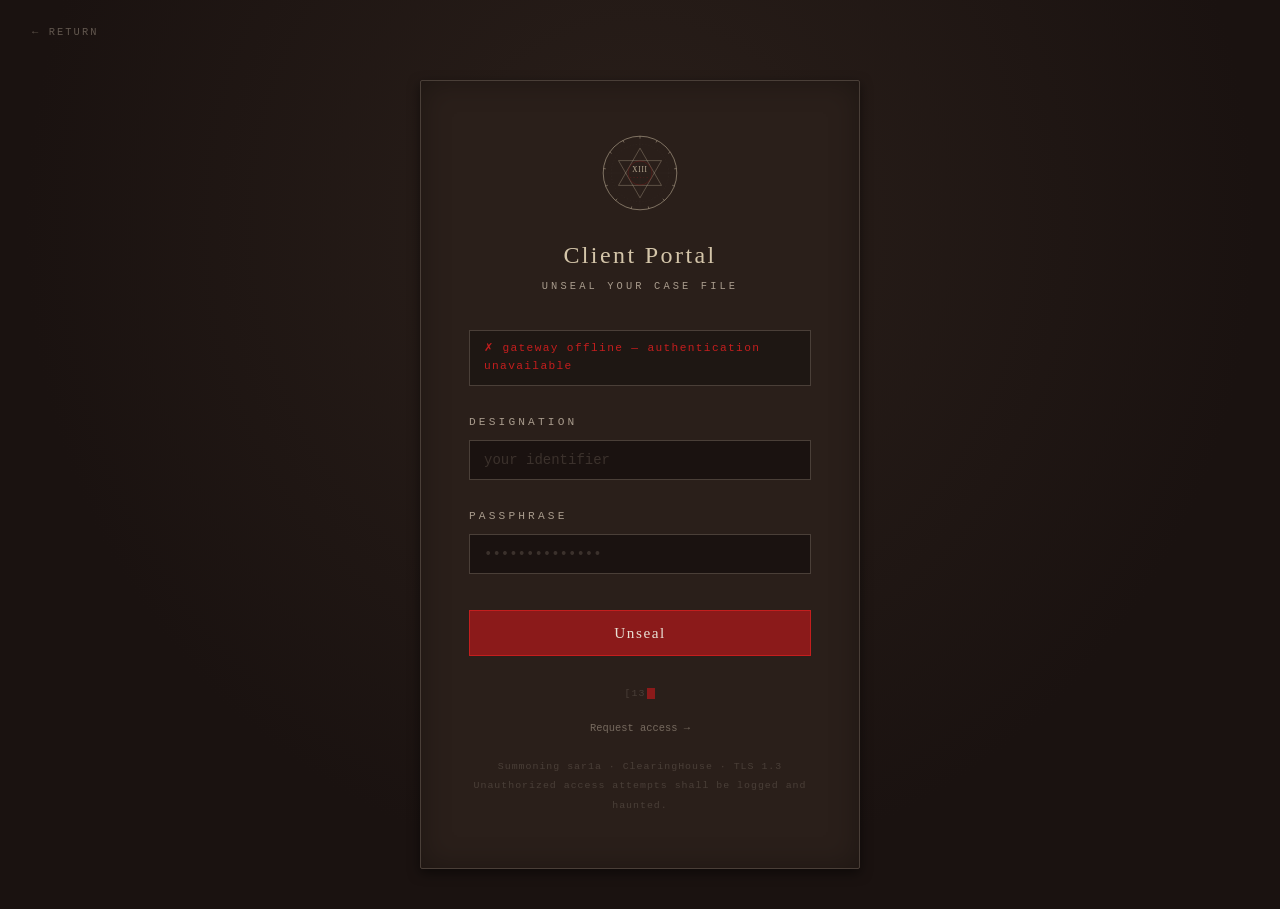
==== docs/academy/index.html @ 8a269570 "academy transplanted" ====
<!DOCTYPE html>
<html lang="en">
<head>
<script src="../assets/js/auth-guard.js"></script>
    <meta charset="UTF-8">
    <meta name="viewport" content="width=device-width, initial-scale=1.0">
    <title>FILE NAVIGATOR</title>
    <style>
        * { margin: 0; padding: 0; box-sizing: border-box; }
        
        body {
            font-family: 'Courier New', Courier, monospace;
            background: #000000;
            color: #cc0033;
            min-height: 100vh;
            overflow-x: hidden;
            transition: background-color 0.4s ease, color 0.4s ease;
            animation: rgbPulse 8s ease-in-out infinite;
        }
        
        @keyframes rgbPulse {
            0%, 100% { background: #000000; }
            33% { background: #000505; filter: hue-rotate(10deg); }
            66% { background: #050005; filter: hue-rotate(-10deg); }
        }
        
        body.light-mode { 
            background: #ffffff; 
            color: #000000; 
            animation: none; /* Disable RGB pulse */
        }
        body.light-mode .terminal-header { 
            border-color: #8b0000; 
            background: rgba(255, 255, 255, 0.95); 
            box-shadow: 0 0 20px rgba(139, 0, 0, 0.2);
            animation: none; /* Disable border RGB */
        }
        body.light-mode .path-display { 
            color: #8b0000; 
            text-shadow: none;
            animation: none; /* Disable title chaos */
        }
        body.light-mode .terminal-prompt { color: #333; text-shadow: none; }
        body.light-mode .path-display .current-folder { color: #a52a2a; }
        body.light-mode .cursor { background: #8b0000; }
        body.light-mode .file-item { 
            border-color: #8b0000; 
            background: rgba(255, 255, 255, 0.9);
            animation: none; /* Disable item pulse */
        }
        body.light-mode .file-item:hover { box-shadow: 0 10px 30px rgba(139, 0, 0, 0.3); border-color: #a52a2a; }
        body.light-mode .file-name { color: #000000; }
        body.light-mode .file-item.folder .file-name { color: #8b0000; }
        body.light-mode .control-btn { background: rgba(255, 255, 255, 0.9); border-color: #8b0000; color: #8b0000; }
        body.light-mode .control-btn:hover { background: rgba(139, 0, 0, 0.1); }
        body.light-mode .control-btn.active { background: #8b0000; color: #ffffff; }
        body.light-mode .control-bar { background: rgba(139, 0, 0, 0.05); border-color: #8b0000; }
        body.light-mode .matrix-rain { opacity: 0.03; }
        body.light-mode .mode-toggle { background: rgba(139, 0, 0, 0.1); border-color: #8b0000; color: #8b0000; }
        body.light-mode .loading { color: #8b0000; }
        body.light-mode .loading-spinner { border-top-color: #8b0000; }
        body.light-mode .error { background: rgba(204, 0, 51, 0.1); border-color: #cc0033; color: #cc0033; }
        body.light-mode .breadcrumb-item { color: #8b0000; }
        body.light-mode .breadcrumb-item:hover { color: #a52a2a; border-color: #a52a2a; background: rgba(165, 42, 42, 0.1); }
        body.light-mode .file-item.audio .file-name { color: #6a0dad; }
        body.light-mode .file-item.video .file-name { color: #cc0044; }
        body.light-mode .file-item.image .file-name { color: #006400; }
        body.light-mode .file-item.document .file-name { color: #b8860b; }
        body.light-mode .file-item.code .file-name { color: #4b0082; }
        body.light-mode .file-item.archive .file-name { color: #8b4513; }
        
        .matrix-rain { position: fixed; top: 0; left: 0; width: 100%; height: 100%; z-index: 0; pointer-events: none; overflow: hidden; opacity: 0.6; }
        .matrix-column { position: absolute; top: -100%; font-size: 14px; white-space: nowrap; animation: matrixFall linear infinite; color: #00ff00; }
        @keyframes matrixFall { to { top: 100%; } }
        
        .file-container { position: relative; z-index: 10; max-width: 1400px; margin: 0 auto; padding: 40px 30px; min-height: 100vh; }
        .terminal-header { 
            border: 2px solid #cc0033; 
            background: rgba(20, 0, 10, 0.95); 
            padding: 20px 25px; 
            margin-bottom: 30px; 
            box-shadow: 0 0 30px rgba(204, 0, 51, 0.4);
            animation: borderRGB 6s linear infinite;
        }
        
        @keyframes borderRGB {
            0% { 
                border-color: #cc0033;
                box-shadow: 0 0 30px rgba(204, 0, 51, 0.4);
            }
            33% { 
                border-color: #9d00ff;
                box-shadow: 0 0 30px rgba(157, 0, 255, 0.4);
            }
            66% { 
                border-color: #ff0066;
                box-shadow: 0 0 30px rgba(255, 0, 102, 0.4);
            }
            100% { 
                border-color: #cc0033;
                box-shadow: 0 0 30px rgba(204, 0, 51, 0.4);
            }
        }
        .path-display { 
            font-size: 18px; 
            letter-spacing: 2px; 
            color: #ff0066; 
            margin-bottom: 10px; 
            text-shadow: 0 0 10px rgba(255, 0, 102, 0.5);
            animation: titleChaos 0.3s infinite;
        }
        
        @keyframes titleChaos {
            0%, 100% { 
                text-shadow: 2px 0 #ff0066, -2px 0 #9d00ff;
                transform: translate(0);
            }
            50% { 
                text-shadow: 2px 0 #cc0033, -2px 0 #ff0066;
                transform: translate(1px, -1px);
            }
        }
        
        .path-display .current-folder { color: #9d00ff; font-weight: bold; }
        .terminal-prompt { font-size: 12px; color: #cc0033; margin-top: 10px; }
        .cursor { display: inline-block; width: 8px; height: 14px; background: #ff0066; animation: cursorBlink 1s infinite; margin-left: 5px; }
        @keyframes cursorBlink { 0%, 49% { opacity: 1; } 50%, 100% { opacity: 0; } }
        
        .breadcrumb { display: flex; align-items: center; flex-wrap: wrap; gap: 5px; margin-top: 10px; font-size: 11px; }
        .breadcrumb-item { color: #9d00ff; cursor: pointer; transition: all 0.3s; padding: 3px 8px; border: 1px solid transparent; }
        .breadcrumb-item:hover { color: #ff0066; border-color: #ff0066; background: rgba(255, 0, 102, 0.1); }
        .breadcrumb-separator { color: #666; }
        
        .file-grid { display: grid; grid-template-columns: repeat(auto-fill, minmax(280px, 1fr)); gap: 15px; }
        .file-item { 
            border: 2px solid #cc0033; 
            background: rgba(20, 0, 10, 0.9); 
            padding: 15px; 
            cursor: pointer; 
            transition: all 0.3s ease; 
            text-decoration: none; 
            display: block; 
            color: inherit;
            animation: itemPulse 4s ease-in-out infinite;
        }
        
        @keyframes itemPulse {
            0%, 100% { border-color: #cc0033; }
            50% { border-color: #ff0066; }
        }
        
        .file-item:hover { 
            transform: translateY(-5px); 
            box-shadow: 0 10px 30px rgba(204, 0, 51, 0.4); 
            border-color: #9d00ff;
        }
        .file-item.folder { border-color: #9d00ff; }
        .file-item.folder:hover { border-color: #ff0066; }
        .file-header { display: flex; align-items: center; gap: 10px; margin-bottom: 8px; }
        .file-icon { font-size: 24px; flex-shrink: 0; }
        .file-name { font-size: 13px; color: #ff0066; word-break: break-all; flex: 1; }
        .file-item.folder .file-name { color: #9d00ff; font-weight: bold; }
        .file-meta { font-size: 10px; color: #666; margin-top: 8px; padding-top: 8px; border-top: 1px solid #222; }
        .meta-value { color: #cc0033; }
        .meta-value { color: #00ff00; }
        
        .file-item.audio .file-name { color: #00d4ff; }
        .file-item.video .file-name { color: #ff0066; }
        .file-item.image .file-name { color: #00ff00; }
        .file-item.document .file-name { color: #ffaa00; }
        .file-item.code .file-name { color: #9d00ff; }
        .file-item.archive .file-name { color: #cc0033; }
        
        .loading { text-align: center; padding: 40px; color: #ff0066; font-size: 14px; }
        .loading-spinner { display: inline-block; width: 20px; height: 20px; border: 2px solid #333; border-top-color: #ff0066; border-radius: 50%; animation: spin 1s linear infinite; margin-right: 10px; }
        @keyframes spin { to { transform: rotate(360deg); } }
        
        .error { background: rgba(255, 0, 0, 0.1); border: 2px solid #ff0000; padding: 20px; color: #ff0000; font-size: 12px; line-height: 1.6; }
        .control-bar { display: flex; justify-content: space-between; align-items: center; margin-bottom: 20px; padding: 10px 15px; background: rgba(204, 0, 51, 0.05); border: 1px solid #cc0033; }
        .control-group { display: flex; gap: 10px; align-items: center; }
        .control-label { font-size: 11px; color: #888; }
        .control-btn { padding: 5px 12px; font-size: 10px; background: rgba(20, 0, 10, 0.8); border: 1px solid #cc0033; color: #cc0033; cursor: pointer; font-family: 'Courier New', monospace; transition: all 0.3s; }
        .control-btn:hover { background: rgba(204, 0, 51, 0.2); box-shadow: 0 0 10px rgba(204, 0, 51, 0.3); }
        .control-btn.active { background: #cc0033; color: #000; }
        
        .mode-toggle { position: fixed; top: 20px; right: 20px; background: rgba(204, 0, 51, 0.2); border: 2px solid #cc0033; color: #ff0066; padding: 8px 15px; cursor: pointer; font-family: 'Courier New', monospace; font-size: 11px; z-index: 1000; transition: all 0.3s; display: flex; align-items: center; gap: 8px; }
        .mode-toggle:hover { background: rgba(204, 0, 51, 0.4); transform: translateY(-2px); }
        .mode-icon { font-size: 16px; }
        .mode-time { font-size: 9px; opacity: 0.7; }
        
        @media (max-width: 768px) {
            .file-container { padding: 20px 15px; }
            .file-grid { grid-template-columns: 1fr; }
            .control-bar { flex-direction: column; gap: 10px; }
            .path-display { font-size: 14px; }
            .mode-toggle { top: 10px; right: 10px; font-size: 9px; padding: 6px 10px; }
        }
    </style>
</head>
<body>
<div id="ghost-topbar" style="position:fixed;top:0;left:0;right:0;z-index:9999;display:flex;align-items:center;gap:12px;padding:8px 16px;background:rgba(0,0,0,0.95);border-bottom:1px solid #3a0010;font-family:'Courier New',monospace;">
  <a href="../dashboard/" style="font-size:9px;letter-spacing:2px;color:#888;text-decoration:none;" onmouseover="this.style.color='#cc0033'" onmouseout="this.style.color='#888'">← DASHBOARD</a>
  <span style="font-size:9px;letter-spacing:3px;color:#cc0033;">◈ ACADEMY</span>
</div>
<div style="height:38px;"></div>
    <div class="matrix-rain"></div>
    
    <button class="mode-toggle" onclick="toggleMode()" id="modeToggle">
        <span class="mode-icon">🌙</span>
        <span>DARK</span>
        <span class="mode-time" id="modeTime"></span>
    </button>
    
    <div class="file-container">
        <div class="terminal-header">
            <div class="path-display">📁 <span class="current-folder" id="currentPath">./</span></div>
            <div class="terminal-prompt">root@navigator:~$ ls -lah <span id="promptPath">./</span><span class="cursor"></span></div>
            <div class="breadcrumb" id="breadcrumb"></div>
        </div>
        
        <div class="control-bar">
            <div class="control-group">
                <span class="control-label">SORT:</span>
                <button class="control-btn active" onclick="sortFiles('name')">NAME</button>
                <button class="control-btn" onclick="sortFiles('type')">TYPE</button>
            </div>
            <div class="control-group">
                <span class="control-label">VIEW:</span>
                <button class="control-btn" onclick="toggleHidden()">SHOW HIDDEN</button>
                <button class="control-btn" onclick="refreshFiles()">↻ REFRESH</button>
            </div>
        </div>
        
        <div id="fileListContainer">
            <div class="loading"><span class="loading-spinner"></span>Scanning filesystem...</div>
        </div>
    </div>
    
    <script>
        let showHidden = false;
        let sortBy = 'name';
        
        const FILE_TYPES = {
            audio: ['mp3', 'wav', 'flac', 'aac', 'ogg', 'm4a', 'wma'], 
            video: ['mp4', 'avi', 'mkv', 'mov', 'wmv', 'webm', 'flv'],
            image: ['jpg', 'jpeg', 'png', 'gif', 'svg', 'webp', 'bmp', 'ico'], 
            document: ['pdf', 'doc', 'docx', 'txt', 'md', 'rtf', 'odt'],
            code: ['js', 'py', 'html', 'css', 'java', 'json', 'sh', 'xml', 'yml', 'cpp', 'c', 'go', 'rs'], 
            archive: ['zip', 'rar', '7z', 'tar', 'gz', 'bz2', 'xz']
        };
        
        const FILE_ICONS = { 
            folder: '📁', audio: '🎵', video: '🎬', image: '🖼️', 
            document: '📄', code: '⚙️', archive: '📦', default: '📄' 
        };
        
        function getFileType(filename) {
            const ext = filename.split('.').pop().toLowerCase();
            for (const [type, extensions] of Object.entries(FILE_TYPES)) 
                if (extensions.includes(ext)) return type;
            return 'default';
        }
        
        function getCurrentDirName() {
            const fullPath = decodeURIComponent(window.location.pathname);
            const parts = fullPath.split('/').filter(p => p);
            return parts.length > 0 ? parts[parts.length - 1] : 'Documents';
        }
        
        async function fetchFileList() {
            // Fetch autoindex from special endpoint
            const autoindexUrl = window.location.pathname.endsWith('/') 
                ? window.location.pathname + '__autoindex'
                : window.location.pathname + '/__autoindex';
            
            try {
                const response = await fetch(autoindexUrl);
                
                if (!response.ok) {
                    throw new Error(`HTTP ${response.status}: ${response.statusText}`);
                }
                
                const html = await response.text();
                const parser = new DOMParser();
                const doc = parser.parseFromString(html, 'text/html');
                
                // Check for nginx autoindex
                const h1 = doc.querySelector('h1');
                if (!h1 || !h1.textContent.includes('Index of')) {
                    throw new Error('AUTOINDEX_NOT_FOUND');
                }
                
                const items = [];
                const pre = doc.querySelector('pre');
                
                if (!pre) {
                    throw new Error('NO_LISTING');
                }
                
                const links = pre.querySelectorAll('a');
                
                links.forEach((link) => {
                    const href = link.getAttribute('href');
                    const text = link.textContent.trim();
                    
                    // Skip sort links
                    if (!href || href.startsWith('?C=')) return;
                    
                    // Parent directory
                    if (href === '../') {
                        items.push({ name: '..', type: 'folder', size: 0, isParent: true, href: href });
                        return;
                    }
                    
                    const isFolder = href.endsWith('/');
                    const name = decodeURIComponent(text.replace(/\/$/, ''));
                    
                    if (!name) return;
                    
                    // Parse size from nginx format
                    let size = 0;
                    const nextText = link.nextSibling;
                    if (nextText && nextText.nodeType === Node.TEXT_NODE) {
                        const parts = nextText.textContent.trim().split(/\s+/);
                        if (parts.length >= 3 && !isFolder) {
                            size = parts[parts.length - 1];
                        }
                    }
                    
                    items.push({ name: name, type: isFolder ? 'folder' : 'file', size: size, isParent: false, href: href });
                });
                
                return items;
                
            } catch (error) {
                throw error;
            }
        }
        
        function renderFiles(items) {
            const container = document.getElementById('fileListContainer');
            let filtered = items.filter(i => showHidden || !i.name.startsWith('.') || i.isParent);
            
            filtered.sort((a, b) => {
                if (a.type === 'folder' && b.type !== 'folder') return -1;
                if (a.type !== 'folder' && b.type === 'folder') return 1;
                if (a.isParent) return -1;
                if (b.isParent) return 1;
                if (sortBy === 'type') return getFileType(a.name).localeCompare(getFileType(b.name));
                return a.name.localeCompare(b.name);
            });
            
            if (filtered.length === 0 || (filtered.length === 1 && filtered[0].isParent)) {
                container.innerHTML = '<div style="text-align: center; padding: 60px; color: #666;">📂 Empty directory</div>';
                return;
            }
            
            const html = filtered.map(item => {
                const isFolder = item.type === 'folder';
                const fileType = isFolder ? 'folder' : getFileType(item.name);
                const icon = FILE_ICONS[fileType] || FILE_ICONS.default;
                
                return `<a href="${item.href}" class="file-item ${fileType}">
                    <div class="file-header"><div class="file-icon">${icon}</div><div class="file-name">${item.name}</div></div>
                    ${!item.isParent ? `<div class="file-meta"><div class="meta-row"><span style="color: #888;">TYPE</span><span class="meta-value">${fileType.toUpperCase()}</span></div>
                    ${!isFolder && item.size !== '-' ? `<div class="meta-row"><span style="color: #888;">SIZE</span><span class="meta-value">${item.size}</span></div>` : ''}</div>` : ''}
                </a>`;
            }).join('');
            
            container.innerHTML = `<div class="file-grid">${html}</div>`;
        }
        
        async function loadFiles() {
            const container = document.getElementById('fileListContainer');
            container.innerHTML = '<div class="loading"><span class="loading-spinner"></span>Loading...</div>';
            
            try {
                const items = await fetchFileList();
                renderFiles(items);
                updatePathDisplay();
            } catch (error) {
                if (error.message === 'AUTOINDEX_NOT_FOUND') {
                    container.innerHTML = `<div class="error">❌ <strong>Nginx autoindex not enabled</strong><br><br>
                        This file needs autoindex to work.<br><br>
                        Your nginx config looks correct. Make sure:<br>
                        1. You reload nginx: <code>nginx -s reload</code><br>
                        2. Remove or rename this index.html temporarily to see raw autoindex<br>
                        3. Then put it back</div>`;
                } else if (error.message === 'NO_LISTING') {
                    container.innerHTML = `<div class="error">❌ Cannot read directory listing</div>`;
                } else {
                    container.innerHTML = `<div class="error">❌ Error: ${error.message}</div>`;
                }
            }
        }
        
        function updatePathDisplay() {
            const dirName = getCurrentDirName();
            document.getElementById('currentPath').textContent = dirName + '/';
            document.getElementById('promptPath').textContent = './';
            document.title = `${dirName} - FILE NAVIGATOR`;
            document.getElementById('breadcrumb').innerHTML = `<span class="breadcrumb-item">${dirName}</span>`;
        }
        
        function sortFiles(by) { 
            sortBy = by; 
            document.querySelectorAll('.control-btn').forEach(b => b.classList.remove('active')); 
            event.target.classList.add('active'); 
            loadFiles(); 
        }
        
        function toggleHidden() { 
            showHidden = !showHidden; 
            event.target.textContent = showHidden ? 'HIDE HIDDEN' : 'SHOW HIDDEN'; 
            loadFiles(); 
        }
        
        function refreshFiles() { loadFiles(); }
        
        let manualModeOverride = false;
        
        function toggleMode() {
            manualModeOverride = true;
            document.body.classList.toggle('light-mode');
            updateModeButton();
            localStorage.setItem('manualMode', document.body.classList.contains('light-mode') ? 'light' : 'dark');
        }
        
        function setAutomaticMode() {
            const hour = new Date().getHours();
            const shouldBeLight = hour >= 6 && hour < 18;
            const isLightMode = document.body.classList.contains('light-mode');
            if (shouldBeLight && !isLightMode) { 
                document.body.classList.add('light-mode'); 
                updateModeButton(); 
            } else if (!shouldBeLight && isLightMode) { 
                document.body.classList.remove('light-mode'); 
                updateModeButton(); 
            }
        }
        
        function updateModeButton() {
            const toggle = document.getElementById('modeToggle');
            const isLight = document.body.classList.contains('light-mode');
            const timeStr = new Date().toLocaleTimeString('en-US', { hour: '2-digit', minute: '2-digit', hour12: false });
            toggle.querySelector('.mode-icon').textContent = isLight ? '☀️' : '🌙';
            toggle.querySelector('span:nth-child(2)').textContent = isLight ? 'LIGHT' : 'DARK';
            document.getElementById('modeTime').textContent = manualModeOverride ? 'MANUAL' : timeStr;
        }
        
        function initializeMode() {
            const savedMode = localStorage.getItem('manualMode');
            if (savedMode) { 
                manualModeOverride = true; 
                if (savedMode === 'light') document.body.classList.add('light-mode'); 
            } else setAutomaticMode();
            updateModeButton();
            setInterval(() => { 
                if (!manualModeOverride) setAutomaticMode(); 
                updateModeButton(); 
            }, 60000);
        }
        
        function createMatrixRain() {
            const container = document.querySelector('.matrix-rain');
            const chars = '01ΛΣΘΞΨ▓▒░█{}[]<>/\\|';
            const colors = ['#00ff00', '#00d4ff', '#ff0066', '#9d00ff', '#ffaa00'];
            
            for (let i = 0; i < 80; i++) {
                const col = document.createElement('div');
                col.className = 'matrix-column';
                col.style.left = Math.random() * 100 + '%';
                col.style.animationDuration = (Math.random() * 4 + 3) + 's';
                col.style.animationDelay = Math.random() * 5 + 's';
                col.style.fontSize = (Math.random() * 6 + 12) + 'px';
                
                // Random RGB color
                const randomColor = colors[Math.floor(Math.random() * colors.length)];
                col.style.color = randomColor;
                col.style.textShadow = `0 0 10px ${randomColor}`;
                
                let text = '';
                const length = Math.floor(Math.random() * 25) + 15;
                for (let j = 0; j < length; j++) {
                    text += chars[Math.floor(Math.random() * chars.length)] + '\n';
                }
                col.textContent = text;
                
                container.appendChild(col);
                
                // Random color change glitching
                setInterval(() => {
                    if (Math.random() > 0.7) {
                        const newColor = colors[Math.floor(Math.random() * colors.length)];
                        col.style.color = newColor;
                        col.style.textShadow = `0 0 10px ${newColor}`;
                    }
                }, Math.random() * 2000 + 1000);
            }
        }
        
        document.addEventListener('keydown', (e) => {
            if (e.key === 'r' && e.ctrlKey) { e.preventDefault(); refreshFiles(); }
            if (e.key === 't' && e.ctrlKey) { e.preventDefault(); toggleMode(); }
        });
        
        window.addEventListener('load', () => { 
            createMatrixRain(); 
            initializeMode(); 
            loadFiles(); 
        });
    </script></body>
</html>
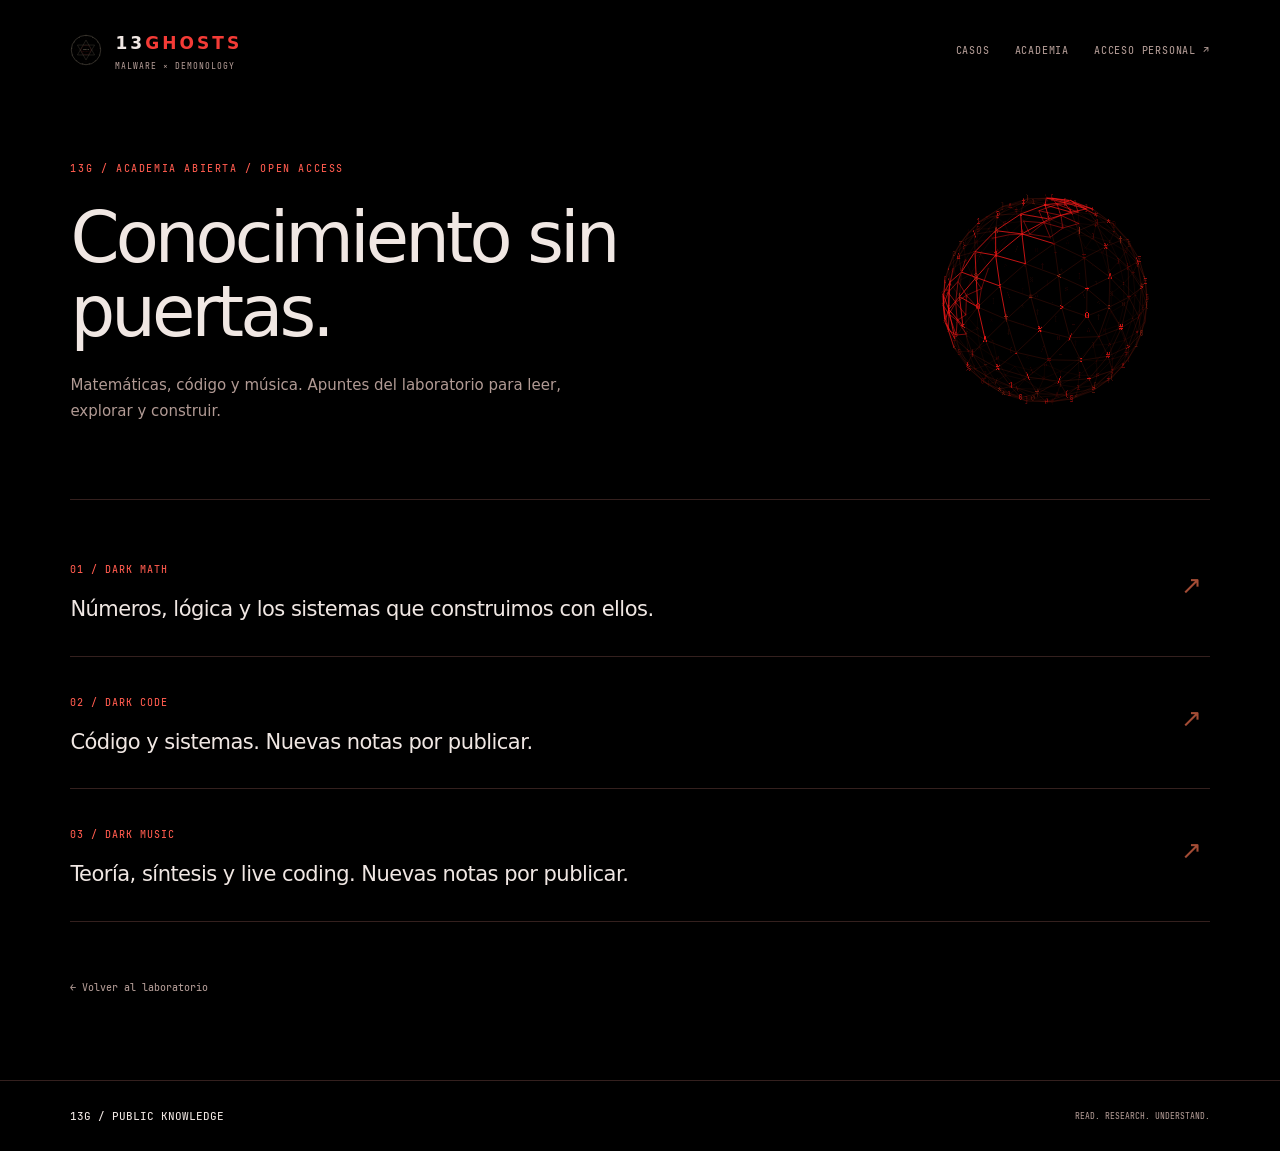
==== commit 00d46868: "Unify 13ghosts portal styling and open research academy and cases" ====
--- a/docs/academy/index.html
+++ b/docs/academy/index.html
@@ -1,513 +1 @@
-<!DOCTYPE html>
-<html lang="en">
-<head>
-<script src="../assets/js/auth-guard.js"></script>
-    <meta charset="UTF-8">
-    <meta name="viewport" content="width=device-width, initial-scale=1.0">
-    <title>FILE NAVIGATOR</title>
-    <style>
-        * { margin: 0; padding: 0; box-sizing: border-box; }
-        
-        body {
-            font-family: 'Courier New', Courier, monospace;
-            background: #000000;
-            color: #cc0033;
-            min-height: 100vh;
-            overflow-x: hidden;
-            transition: background-color 0.4s ease, color 0.4s ease;
-            animation: rgbPulse 8s ease-in-out infinite;
-        }
-        
-        @keyframes rgbPulse {
-            0%, 100% { background: #000000; }
-            33% { background: #000505; filter: hue-rotate(10deg); }
-            66% { background: #050005; filter: hue-rotate(-10deg); }
-        }
-        
-        body.light-mode { 
-            background: #ffffff; 
-            color: #000000; 
-            animation: none; /* Disable RGB pulse */
-        }
-        body.light-mode .terminal-header { 
-            border-color: #8b0000; 
-            background: rgba(255, 255, 255, 0.95); 
-            box-shadow: 0 0 20px rgba(139, 0, 0, 0.2);
-            animation: none; /* Disable border RGB */
-        }
-        body.light-mode .path-display { 
-            color: #8b0000; 
-            text-shadow: none;
-            animation: none; /* Disable title chaos */
-        }
-        body.light-mode .terminal-prompt { color: #333; text-shadow: none; }
-        body.light-mode .path-display .current-folder { color: #a52a2a; }
-        body.light-mode .cursor { background: #8b0000; }
-        body.light-mode .file-item { 
-            border-color: #8b0000; 
-            background: rgba(255, 255, 255, 0.9);
-            animation: none; /* Disable item pulse */
-        }
-        body.light-mode .file-item:hover { box-shadow: 0 10px 30px rgba(139, 0, 0, 0.3); border-color: #a52a2a; }
-        body.light-mode .file-name { color: #000000; }
-        body.light-mode .file-item.folder .file-name { color: #8b0000; }
-        body.light-mode .control-btn { background: rgba(255, 255, 255, 0.9); border-color: #8b0000; color: #8b0000; }
-        body.light-mode .control-btn:hover { background: rgba(139, 0, 0, 0.1); }
-        body.light-mode .control-btn.active { background: #8b0000; color: #ffffff; }
-        body.light-mode .control-bar { background: rgba(139, 0, 0, 0.05); border-color: #8b0000; }
-        body.light-mode .matrix-rain { opacity: 0.03; }
-        body.light-mode .mode-toggle { background: rgba(139, 0, 0, 0.1); border-color: #8b0000; color: #8b0000; }
-        body.light-mode .loading { color: #8b0000; }
-        body.light-mode .loading-spinner { border-top-color: #8b0000; }
-        body.light-mode .error { background: rgba(204, 0, 51, 0.1); border-color: #cc0033; color: #cc0033; }
-        body.light-mode .breadcrumb-item { color: #8b0000; }
-        body.light-mode .breadcrumb-item:hover { color: #a52a2a; border-color: #a52a2a; background: rgba(165, 42, 42, 0.1); }
-        body.light-mode .file-item.audio .file-name { color: #6a0dad; }
-        body.light-mode .file-item.video .file-name { color: #cc0044; }
-        body.light-mode .file-item.image .file-name { color: #006400; }
-        body.light-mode .file-item.document .file-name { color: #b8860b; }
-        body.light-mode .file-item.code .file-name { color: #4b0082; }
-        body.light-mode .file-item.archive .file-name { color: #8b4513; }
-        
-        .matrix-rain { position: fixed; top: 0; left: 0; width: 100%; height: 100%; z-index: 0; pointer-events: none; overflow: hidden; opacity: 0.6; }
-        .matrix-column { position: absolute; top: -100%; font-size: 14px; white-space: nowrap; animation: matrixFall linear infinite; color: #00ff00; }
-        @keyframes matrixFall { to { top: 100%; } }
-        
-        .file-container { position: relative; z-index: 10; max-width: 1400px; margin: 0 auto; padding: 40px 30px; min-height: 100vh; }
-        .terminal-header { 
-            border: 2px solid #cc0033; 
-            background: rgba(20, 0, 10, 0.95); 
-            padding: 20px 25px; 
-            margin-bottom: 30px; 
-            box-shadow: 0 0 30px rgba(204, 0, 51, 0.4);
-            animation: borderRGB 6s linear infinite;
-        }
-        
-        @keyframes borderRGB {
-            0% { 
-                border-color: #cc0033;
-                box-shadow: 0 0 30px rgba(204, 0, 51, 0.4);
-            }
-            33% { 
-                border-color: #9d00ff;
-                box-shadow: 0 0 30px rgba(157, 0, 255, 0.4);
-            }
-            66% { 
-                border-color: #ff0066;
-                box-shadow: 0 0 30px rgba(255, 0, 102, 0.4);
-            }
-            100% { 
-                border-color: #cc0033;
-                box-shadow: 0 0 30px rgba(204, 0, 51, 0.4);
-            }
-        }
-        .path-display { 
-            font-size: 18px; 
-            letter-spacing: 2px; 
-            color: #ff0066; 
-            margin-bottom: 10px; 
-            text-shadow: 0 0 10px rgba(255, 0, 102, 0.5);
-            animation: titleChaos 0.3s infinite;
-        }
-        
-        @keyframes titleChaos {
-            0%, 100% { 
-                text-shadow: 2px 0 #ff0066, -2px 0 #9d00ff;
-                transform: translate(0);
-            }
-            50% { 
-                text-shadow: 2px 0 #cc0033, -2px 0 #ff0066;
-                transform: translate(1px, -1px);
-            }
-        }
-        
-        .path-display .current-folder { color: #9d00ff; font-weight: bold; }
-        .terminal-prompt { font-size: 12px; color: #cc0033; margin-top: 10px; }
-        .cursor { display: inline-block; width: 8px; height: 14px; background: #ff0066; animation: cursorBlink 1s infinite; margin-left: 5px; }
-        @keyframes cursorBlink { 0%, 49% { opacity: 1; } 50%, 100% { opacity: 0; } }
-        
-        .breadcrumb { display: flex; align-items: center; flex-wrap: wrap; gap: 5px; margin-top: 10px; font-size: 11px; }
-        .breadcrumb-item { color: #9d00ff; cursor: pointer; transition: all 0.3s; padding: 3px 8px; border: 1px solid transparent; }
-        .breadcrumb-item:hover { color: #ff0066; border-color: #ff0066; background: rgba(255, 0, 102, 0.1); }
-        .breadcrumb-separator { color: #666; }
-        
-        .file-grid { display: grid; grid-template-columns: repeat(auto-fill, minmax(280px, 1fr)); gap: 15px; }
-        .file-item { 
-            border: 2px solid #cc0033; 
-            background: rgba(20, 0, 10, 0.9); 
-            padding: 15px; 
-            cursor: pointer; 
-            transition: all 0.3s ease; 
-            text-decoration: none; 
-            display: block; 
-            color: inherit;
-            animation: itemPulse 4s ease-in-out infinite;
-        }
-        
-        @keyframes itemPulse {
-            0%, 100% { border-color: #cc0033; }
-            50% { border-color: #ff0066; }
-        }
-        
-        .file-item:hover { 
-            transform: translateY(-5px); 
-            box-shadow: 0 10px 30px rgba(204, 0, 51, 0.4); 
-            border-color: #9d00ff;
-        }
-        .file-item.folder { border-color: #9d00ff; }
-        .file-item.folder:hover { border-color: #ff0066; }
-        .file-header { display: flex; align-items: center; gap: 10px; margin-bottom: 8px; }
-        .file-icon { font-size: 24px; flex-shrink: 0; }
-        .file-name { font-size: 13px; color: #ff0066; word-break: break-all; flex: 1; }
-        .file-item.folder .file-name { color: #9d00ff; font-weight: bold; }
-        .file-meta { font-size: 10px; color: #666; margin-top: 8px; padding-top: 8px; border-top: 1px solid #222; }
-        .meta-value { color: #cc0033; }
-        .meta-value { color: #00ff00; }
-        
-        .file-item.audio .file-name { color: #00d4ff; }
-        .file-item.video .file-name { color: #ff0066; }
-        .file-item.image .file-name { color: #00ff00; }
-        .file-item.document .file-name { color: #ffaa00; }
-        .file-item.code .file-name { color: #9d00ff; }
-        .file-item.archive .file-name { color: #cc0033; }
-        
-        .loading { text-align: center; padding: 40px; color: #ff0066; font-size: 14px; }
-        .loading-spinner { display: inline-block; width: 20px; height: 20px; border: 2px solid #333; border-top-color: #ff0066; border-radius: 50%; animation: spin 1s linear infinite; margin-right: 10px; }
-        @keyframes spin { to { transform: rotate(360deg); } }
-        
-        .error { background: rgba(255, 0, 0, 0.1); border: 2px solid #ff0000; padding: 20px; color: #ff0000; font-size: 12px; line-height: 1.6; }
-        .control-bar { display: flex; justify-content: space-between; align-items: center; margin-bottom: 20px; padding: 10px 15px; background: rgba(204, 0, 51, 0.05); border: 1px solid #cc0033; }
-        .control-group { display: flex; gap: 10px; align-items: center; }
-        .control-label { font-size: 11px; color: #888; }
-        .control-btn { padding: 5px 12px; font-size: 10px; background: rgba(20, 0, 10, 0.8); border: 1px solid #cc0033; color: #cc0033; cursor: pointer; font-family: 'Courier New', monospace; transition: all 0.3s; }
-        .control-btn:hover { background: rgba(204, 0, 51, 0.2); box-shadow: 0 0 10px rgba(204, 0, 51, 0.3); }
-        .control-btn.active { background: #cc0033; color: #000; }
-        
-        .mode-toggle { position: fixed; top: 20px; right: 20px; background: rgba(204, 0, 51, 0.2); border: 2px solid #cc0033; color: #ff0066; padding: 8px 15px; cursor: pointer; font-family: 'Courier New', monospace; font-size: 11px; z-index: 1000; transition: all 0.3s; display: flex; align-items: center; gap: 8px; }
-        .mode-toggle:hover { background: rgba(204, 0, 51, 0.4); transform: translateY(-2px); }
-        .mode-icon { font-size: 16px; }
-        .mode-time { font-size: 9px; opacity: 0.7; }
-        
-        @media (max-width: 768px) {
-            .file-container { padding: 20px 15px; }
-            .file-grid { grid-template-columns: 1fr; }
-            .control-bar { flex-direction: column; gap: 10px; }
-            .path-display { font-size: 14px; }
-            .mode-toggle { top: 10px; right: 10px; font-size: 9px; padding: 6px 10px; }
-        }
-    </style>
-</head>
-<body>
-<div id="ghost-topbar" style="position:fixed;top:0;left:0;right:0;z-index:9999;display:flex;align-items:center;gap:12px;padding:8px 16px;background:rgba(0,0,0,0.95);border-bottom:1px solid #3a0010;font-family:'Courier New',monospace;">
-  <a href="../dashboard/" style="font-size:9px;letter-spacing:2px;color:#888;text-decoration:none;" onmouseover="this.style.color='#cc0033'" onmouseout="this.style.color='#888'">← DASHBOARD</a>
-  <span style="font-size:9px;letter-spacing:3px;color:#cc0033;">◈ ACADEMY</span>
-</div>
-<div style="height:38px;"></div>
-    <div class="matrix-rain"></div>
-    
-    <button class="mode-toggle" onclick="toggleMode()" id="modeToggle">
-        <span class="mode-icon">🌙</span>
-        <span>DARK</span>
-        <span class="mode-time" id="modeTime"></span>
-    </button>
-    
-    <div class="file-container">
-        <div class="terminal-header">
-            <div class="path-display">📁 <span class="current-folder" id="currentPath">./</span></div>
-            <div class="terminal-prompt">root@navigator:~$ ls -lah <span id="promptPath">./</span><span class="cursor"></span></div>
-            <div class="breadcrumb" id="breadcrumb"></div>
-        </div>
-        
-        <div class="control-bar">
-            <div class="control-group">
-                <span class="control-label">SORT:</span>
-                <button class="control-btn active" onclick="sortFiles('name')">NAME</button>
-                <button class="control-btn" onclick="sortFiles('type')">TYPE</button>
-            </div>
-            <div class="control-group">
-                <span class="control-label">VIEW:</span>
-                <button class="control-btn" onclick="toggleHidden()">SHOW HIDDEN</button>
-                <button class="control-btn" onclick="refreshFiles()">↻ REFRESH</button>
-            </div>
-        </div>
-        
-        <div id="fileListContainer">
-            <div class="loading"><span class="loading-spinner"></span>Scanning filesystem...</div>
-        </div>
-    </div>
-    
-    <script>
-        let showHidden = false;
-        let sortBy = 'name';
-        
-        const FILE_TYPES = {
-            audio: ['mp3', 'wav', 'flac', 'aac', 'ogg', 'm4a', 'wma'], 
-            video: ['mp4', 'avi', 'mkv', 'mov', 'wmv', 'webm', 'flv'],
-            image: ['jpg', 'jpeg', 'png', 'gif', 'svg', 'webp', 'bmp', 'ico'], 
-            document: ['pdf', 'doc', 'docx', 'txt', 'md', 'rtf', 'odt'],
-            code: ['js', 'py', 'html', 'css', 'java', 'json', 'sh', 'xml', 'yml', 'cpp', 'c', 'go', 'rs'], 
-            archive: ['zip', 'rar', '7z', 'tar', 'gz', 'bz2', 'xz']
-        };
-        
-        const FILE_ICONS = { 
-            folder: '📁', audio: '🎵', video: '🎬', image: '🖼️', 
-            document: '📄', code: '⚙️', archive: '📦', default: '📄' 
-        };
-        
-        function getFileType(filename) {
-            const ext = filename.split('.').pop().toLowerCase();
-            for (const [type, extensions] of Object.entries(FILE_TYPES)) 
-                if (extensions.includes(ext)) return type;
-            return 'default';
-        }
-        
-        function getCurrentDirName() {
-            const fullPath = decodeURIComponent(window.location.pathname);
-            const parts = fullPath.split('/').filter(p => p);
-            return parts.length > 0 ? parts[parts.length - 1] : 'Documents';
-        }
-        
-        async function fetchFileList() {
-            // Fetch autoindex from special endpoint
-            const autoindexUrl = window.location.pathname.endsWith('/') 
-                ? window.location.pathname + '__autoindex'
-                : window.location.pathname + '/__autoindex';
-            
-            try {
-                const response = await fetch(autoindexUrl);
-                
-                if (!response.ok) {
-                    throw new Error(`HTTP ${response.status}: ${response.statusText}`);
-                }
-                
-                const html = await response.text();
-                const parser = new DOMParser();
-                const doc = parser.parseFromString(html, 'text/html');
-                
-                // Check for nginx autoindex
-                const h1 = doc.querySelector('h1');
-                if (!h1 || !h1.textContent.includes('Index of')) {
-                    throw new Error('AUTOINDEX_NOT_FOUND');
-                }
-                
-                const items = [];
-                const pre = doc.querySelector('pre');
-                
-                if (!pre) {
-                    throw new Error('NO_LISTING');
-                }
-                
-                const links = pre.querySelectorAll('a');
-                
-                links.forEach((link) => {
-                    const href = link.getAttribute('href');
-                    const text = link.textContent.trim();
-                    
-                    // Skip sort links
-                    if (!href || href.startsWith('?C=')) return;
-                    
-                    // Parent directory
-                    if (href === '../') {
-                        items.push({ name: '..', type: 'folder', size: 0, isParent: true, href: href });
-                        return;
-                    }
-                    
-                    const isFolder = href.endsWith('/');
-                    const name = decodeURIComponent(text.replace(/\/$/, ''));
-                    
-                    if (!name) return;
-                    
-                    // Parse size from nginx format
-                    let size = 0;
-                    const nextText = link.nextSibling;
-                    if (nextText && nextText.nodeType === Node.TEXT_NODE) {
-                        const parts = nextText.textContent.trim().split(/\s+/);
-                        if (parts.length >= 3 && !isFolder) {
-                            size = parts[parts.length - 1];
-                        }
-                    }
-                    
-                    items.push({ name: name, type: isFolder ? 'folder' : 'file', size: size, isParent: false, href: href });
-                });
-                
-                return items;
-                
-            } catch (error) {
-                throw error;
-            }
-        }
-        
-        function renderFiles(items) {
-            const container = document.getElementById('fileListContainer');
-            let filtered = items.filter(i => showHidden || !i.name.startsWith('.') || i.isParent);
-            
-            filtered.sort((a, b) => {
-                if (a.type === 'folder' && b.type !== 'folder') return -1;
-                if (a.type !== 'folder' && b.type === 'folder') return 1;
-                if (a.isParent) return -1;
-                if (b.isParent) return 1;
-                if (sortBy === 'type') return getFileType(a.name).localeCompare(getFileType(b.name));
-                return a.name.localeCompare(b.name);
-            });
-            
-            if (filtered.length === 0 || (filtered.length === 1 && filtered[0].isParent)) {
-                container.innerHTML = '<div style="text-align: center; padding: 60px; color: #666;">📂 Empty directory</div>';
-                return;
-            }
-            
-            const html = filtered.map(item => {
-                const isFolder = item.type === 'folder';
-                const fileType = isFolder ? 'folder' : getFileType(item.name);
-                const icon = FILE_ICONS[fileType] || FILE_ICONS.default;
-                
-                return `<a href="${item.href}" class="file-item ${fileType}">
-                    <div class="file-header"><div class="file-icon">${icon}</div><div class="file-name">${item.name}</div></div>
-                    ${!item.isParent ? `<div class="file-meta"><div class="meta-row"><span style="color: #888;">TYPE</span><span class="meta-value">${fileType.toUpperCase()}</span></div>
-                    ${!isFolder && item.size !== '-' ? `<div class="meta-row"><span style="color: #888;">SIZE</span><span class="meta-value">${item.size}</span></div>` : ''}</div>` : ''}
-                </a>`;
-            }).join('');
-            
-            container.innerHTML = `<div class="file-grid">${html}</div>`;
-        }
-        
-        async function loadFiles() {
-            const container = document.getElementById('fileListContainer');
-            container.innerHTML = '<div class="loading"><span class="loading-spinner"></span>Loading...</div>';
-            
-            try {
-                const items = await fetchFileList();
-                renderFiles(items);
-                updatePathDisplay();
-            } catch (error) {
-                if (error.message === 'AUTOINDEX_NOT_FOUND') {
-                    container.innerHTML = `<div class="error">❌ <strong>Nginx autoindex not enabled</strong><br><br>
-                        This file needs autoindex to work.<br><br>
-                        Your nginx config looks correct. Make sure:<br>
-                        1. You reload nginx: <code>nginx -s reload</code><br>
-                        2. Remove or rename this index.html temporarily to see raw autoindex<br>
-                        3. Then put it back</div>`;
-                } else if (error.message === 'NO_LISTING') {
-                    container.innerHTML = `<div class="error">❌ Cannot read directory listing</div>`;
-                } else {
-                    container.innerHTML = `<div class="error">❌ Error: ${error.message}</div>`;
-                }
-            }
-        }
-        
-        function updatePathDisplay() {
-            const dirName = getCurrentDirName();
-            document.getElementById('currentPath').textContent = dirName + '/';
-            document.getElementById('promptPath').textContent = './';
-            document.title = `${dirName} - FILE NAVIGATOR`;
-            document.getElementById('breadcrumb').innerHTML = `<span class="breadcrumb-item">${dirName}</span>`;
-        }
-        
-        function sortFiles(by) { 
-            sortBy = by; 
-            document.querySelectorAll('.control-btn').forEach(b => b.classList.remove('active')); 
-            event.target.classList.add('active'); 
-            loadFiles(); 
-        }
-        
-        function toggleHidden() { 
-            showHidden = !showHidden; 
-            event.target.textContent = showHidden ? 'HIDE HIDDEN' : 'SHOW HIDDEN'; 
-            loadFiles(); 
-        }
-        
-        function refreshFiles() { loadFiles(); }
-        
-        let manualModeOverride = false;
-        
-        function toggleMode() {
-            manualModeOverride = true;
-            document.body.classList.toggle('light-mode');
-            updateModeButton();
-            localStorage.setItem('manualMode', document.body.classList.contains('light-mode') ? 'light' : 'dark');
-        }
-        
-        function setAutomaticMode() {
-            const hour = new Date().getHours();
-            const shouldBeLight = hour >= 6 && hour < 18;
-            const isLightMode = document.body.classList.contains('light-mode');
-            if (shouldBeLight && !isLightMode) { 
-                document.body.classList.add('light-mode'); 
-                updateModeButton(); 
-            } else if (!shouldBeLight && isLightMode) { 
-                document.body.classList.remove('light-mode'); 
-                updateModeButton(); 
-            }
-        }
-        
-        function updateModeButton() {
-            const toggle = document.getElementById('modeToggle');
-            const isLight = document.body.classList.contains('light-mode');
-            const timeStr = new Date().toLocaleTimeString('en-US', { hour: '2-digit', minute: '2-digit', hour12: false });
-            toggle.querySelector('.mode-icon').textContent = isLight ? '☀️' : '🌙';
-            toggle.querySelector('span:nth-child(2)').textContent = isLight ? 'LIGHT' : 'DARK';
-            document.getElementById('modeTime').textContent = manualModeOverride ? 'MANUAL' : timeStr;
-        }
-        
-        function initializeMode() {
-            const savedMode = localStorage.getItem('manualMode');
-            if (savedMode) { 
-                manualModeOverride = true; 
-                if (savedMode === 'light') document.body.classList.add('light-mode'); 
-            } else setAutomaticMode();
-            updateModeButton();
-            setInterval(() => { 
-                if (!manualModeOverride) setAutomaticMode(); 
-                updateModeButton(); 
-            }, 60000);
-        }
-        
-        function createMatrixRain() {
-            const container = document.querySelector('.matrix-rain');
-            const chars = '01ΛΣΘΞΨ▓▒░█{}[]<>/\\|';
-            const colors = ['#00ff00', '#00d4ff', '#ff0066', '#9d00ff', '#ffaa00'];
-            
-            for (let i = 0; i < 80; i++) {
-                const col = document.createElement('div');
-                col.className = 'matrix-column';
-                col.style.left = Math.random() * 100 + '%';
-                col.style.animationDuration = (Math.random() * 4 + 3) + 's';
-                col.style.animationDelay = Math.random() * 5 + 's';
-                col.style.fontSize = (Math.random() * 6 + 12) + 'px';
-                
-                // Random RGB color
-                const randomColor = colors[Math.floor(Math.random() * colors.length)];
-                col.style.color = randomColor;
-                col.style.textShadow = `0 0 10px ${randomColor}`;
-                
-                let text = '';
-                const length = Math.floor(Math.random() * 25) + 15;
-                for (let j = 0; j < length; j++) {
-                    text += chars[Math.floor(Math.random() * chars.length)] + '\n';
-                }
-                col.textContent = text;
-                
-                container.appendChild(col);
-                
-                // Random color change glitching
-                setInterval(() => {
-                    if (Math.random() > 0.7) {
-                        const newColor = colors[Math.floor(Math.random() * colors.length)];
-                        col.style.color = newColor;
-                        col.style.textShadow = `0 0 10px ${newColor}`;
-                    }
-                }, Math.random() * 2000 + 1000);
-            }
-        }
-        
-        document.addEventListener('keydown', (e) => {
-            if (e.key === 'r' && e.ctrlKey) { e.preventDefault(); refreshFiles(); }
-            if (e.key === 't' && e.ctrlKey) { e.preventDefault(); toggleMode(); }
-        });
-        
-        window.addEventListener('load', () => { 
-            createMatrixRain(); 
-            initializeMode(); 
-            loadFiles(); 
-        });
-    </script></body>
-</html>
+<!doctype html><html lang="es"><head><meta charset="utf-8"><meta name="viewport" content="width=device-width,initial-scale=1"><meta name="description" content="Matemáticas, código y música. Apuntes del laboratorio para leer, explorar y construir."><meta name="theme-color" content="#000000"><title>Academia abierta · 13Ghosts</title><link rel="icon" href="../assets/favicon.svg"><link rel="stylesheet" href="../assets/presence-v2/presence.css?v=1"><link rel="stylesheet" href="../assets/presence-v2/public.css?v=1"><script defer src="../assets/presence-v2/capsid.js?v=1"></script></head><body><header class="header"><a class="header-brand" href="../"><img class="brand-sigil" src="../assets/img/sigil-mark.svg" alt=""><div><div class="brand-name">13<span>GHOSTS</span></div><p class="header-tagline">MALWARE × DEMONOLOGY</p></div></a><nav class="header-nav" aria-label="Navegación"><a href="../dashboard/">CASOS</a><a href="../academy/">ACADEMIA</a><a href="../portal/">ACCESO PERSONAL ↗</a></nav></header><main class="content-area public-archive"><section class="archive-intro"><div><p class="hero-eyebrow">13G / ACADEMIA ABIERTA / OPEN ACCESS</p><h1>Conocimiento sin puertas.</h1><p>Matemáticas, código y música. Apuntes del laboratorio para leer, explorar y construir.</p></div><div class="archive-entity"><canvas class="capside-canvas" aria-hidden="true"></canvas></div></section><section class="archive-list" aria-label="Contenido"><a class="archive-entry" href="dark_math/"><span>01 / DARK MATH</span><h2>Números, lógica y los sistemas que construimos con ellos.</h2><b aria-hidden="true">↗</b></a><a class="archive-entry" href="dark_code/"><span>02 / DARK CODE</span><h2>Código y sistemas. Nuevas notas por publicar.</h2><b aria-hidden="true">↗</b></a><a class="archive-entry" href="dark_music/"><span>03 / DARK MUSIC</span><h2>Teoría, síntesis y live coding. Nuevas notas por publicar.</h2><b aria-hidden="true">↗</b></a></section><a class="archive-return" href="../">← Volver al laboratorio</a></main><footer><span class="footer-brand">13G / PUBLIC KNOWLEDGE</span><p class="footer-copy">READ. RESEARCH. UNDERSTAND.</p></footer></body></html>
--- a/docs/assets/presence-v2/presence.css
+++ b/docs/assets/presence-v2/presence.css
@@ -0,0 +1,10 @@
+@font-face{font-family:GhostMono;src:url('fonts/JetBrainsMono-Medium.ttf') format('truetype');font-weight:500;font-display:swap}
+@font-face{font-family:PresenceMono;src:url('fonts/JetBrainsMono-Medium.ttf') format('truetype');font-weight:600;font-display:swap}
+:root{color-scheme:dark;--void:#000;--surface:#080404;--line:#34201e;--text:#f0e7e3;--bone:#f0e7e3;--muted:#b19a94;--ash:#b19a94;--red:#f43b36;--red-bright:#ff5b4e;--blood:#831a20;--ochre:#a34c35}
+*{box-sizing:border-box}html{scroll-behavior:smooth}body{margin:0;background:var(--void);color:var(--text);font:16px/1.75 system-ui,-apple-system,BlinkMacSystemFont,'Segoe UI',sans-serif}a{color:inherit;text-decoration:none}::selection{background:var(--blood);color:#fff}a:focus-visible{outline:2px solid var(--red);outline-offset:6px}.header,.content-area,footer{max-width:1380px;margin-inline:auto;padding-inline:clamp(22px,5.5vw,84px)}.header{min-height:100px;display:flex;justify-content:space-between;gap:28px;align-items:center}.header-brand{display:flex;align-items:center;gap:13px}.brand-sigil{width:32px;height:32px;flex-shrink:0}.brand-name{font-size:17px;letter-spacing:.18em;font-weight:650}.brand-name span{color:var(--red)}.header-tagline{margin:2px 0 0;color:var(--muted);font:8px GhostMono,monospace;letter-spacing:.12em}.header-nav{display:flex;gap:25px;align-items:center;font:10px GhostMono,monospace;letter-spacing:.08em}.header-nav a{color:var(--muted)}.header-nav a:hover{color:var(--red-bright)}.header-nav .nav-portal{color:var(--text);padding:11px 15px;border:1px solid var(--line)}
+.hero{display:grid;grid-template-columns:1fr 1fr;min-height:690px;align-items:center;gap:12px;border-top:1px solid var(--line);padding-block:56px 72px}.hero-copy{position:relative;z-index:1}.hero-eyebrow{font:10px/1.7 GhostMono,monospace;letter-spacing:.16em;color:var(--red-bright);margin:0 0 25px}.hero-title{font-size:clamp(48px,5.3vw,76px);line-height:1.05;letter-spacing:-.055em;font-weight:430;margin:0 0 25px}.hero-title em{font-style:normal;color:var(--red);font-weight:350}.hero-subtitle{font-size:15px;color:var(--muted);max-width:42ch;line-height:1.9;margin:0}.hero-subtitle em{font-style:normal;color:var(--text)}.hero-actions{display:flex;align-items:center;gap:22px;flex-wrap:wrap;margin-top:30px}.btn-primary,.btn-ghost{font:10px/1.5 GhostMono,monospace;letter-spacing:.07em;display:inline-flex;align-items:center;justify-content:center;min-height:48px;padding:15px 20px}.btn-primary{background:var(--red);color:#000;border:1px solid var(--red)}.btn-primary:hover{background:var(--red-bright)}.btn-ghost{border-bottom:1px solid var(--line);color:var(--text);padding-inline:0}.hero-note{font:9px/1.8 GhostMono,monospace;color:var(--muted);margin-top:22px;max-width:45ch}.ghost-entity{position:relative;min-width:0;align-self:center;text-align:center}.ghost-entity::before{content:'';position:absolute;inset:17%;background:radial-gradient(ellipse,#941d1810,transparent 72%);pointer-events:none}.capside-canvas{position:relative;display:block;width:100%;aspect-ratio:1}.entity-code{font:9px/1.7 GhostMono,monospace;letter-spacing:.18em;color:var(--red-bright);margin:0}.entity-caption{font:9px/1.8 GhostMono,monospace;color:var(--muted);margin:10px 0 0}.entity-key{display:flex;align-items:center;justify-content:center;gap:16px;margin-top:18px;font:8px GhostMono,monospace;color:var(--muted)}.entity-key span::before{content:'';display:inline-block;width:4px;height:4px;background:var(--red);vertical-align:middle;margin-right:7px}.entity-key span:nth-child(2)::before{background:var(--ochre)}.entity-key span:nth-child(3)::before{background:var(--blood)}
+.manifesto{padding:44px 0;border-block:1px solid var(--line)}.manifesto-text{max-width:80ch;font-size:17px;line-height:1.9;margin:0;color:var(--muted)}.manifesto strong,.accent{color:var(--text);font-weight:600}.divider{height:1px;background:var(--line);margin-top:64px}.section-header{display:flex;align-items:baseline;justify-content:space-between;gap:25px;margin:0 0 30px}.section-header h2{font-size:30px;font-weight:450;letter-spacing:-.03em;margin:0}.section-header p{font:9px GhostMono,monospace;color:var(--muted);letter-spacing:.1em}.rites,.how-section{padding-top:56px}.rites-grid{display:grid;grid-template-columns:repeat(2,1fr);gap:18px}.rite-card{padding:30px;background:var(--surface);border:1px solid var(--line);position:relative}.rite-num{font:9px GhostMono,monospace;color:var(--red-bright);letter-spacing:.15em}.rite-icon{position:absolute;right:26px;top:25px;color:var(--ochre);font-size:24px}.rite-card h3{font-size:20px;font-weight:500;letter-spacing:-.025em;line-height:1.35;margin:24px 0 12px}.rite-card p{font-size:13px;color:var(--muted);line-height:1.85;margin:0;max-width:56ch}.how-steps{display:grid;grid-template-columns:repeat(4,1fr);gap:25px}.how-step{border-top:1px solid var(--line);padding-top:24px}.step-marker{font:12px GhostMono,monospace;color:var(--red);margin-bottom:18px}.how-step h3{font-size:17px;font-weight:500;margin:0 0 10px}.how-step p{font-size:12px;color:var(--muted);line-height:1.85;margin:0}
+.lab{margin-top:64px}.lab-inner{padding:40px;border:1px solid var(--line);background:var(--surface);position:relative;overflow:hidden}.lab-inner::before{content:'';position:absolute;inset:0;background:linear-gradient(90deg,#080404 15%,#080404bf),url('../Landing.jpeg') center/cover;opacity:.23;pointer-events:none}.lab-grid{display:grid;grid-template-columns:1fr 1fr;gap:48px;position:relative}.lab h3{font:11px GhostMono,monospace;letter-spacing:.12em;color:var(--red-bright);margin:0 0 22px}.lab-copy{font-size:13px;line-height:1.9;color:var(--muted)}.lab-copy strong{color:var(--text);font-weight:500}.terminal{background:#000;border:1px solid var(--line);padding:22px;font:10px/2 GhostMono,monospace;overflow-wrap:anywhere}.term-prompt{color:var(--red)}.term-cmd{color:var(--text)}.term-out{color:var(--muted)}.cta-final{padding:90px 0 80px}.cta-final h2{font-weight:400;font-size:clamp(28px,3.4vw,46px);line-height:1.2;letter-spacing:-.04em;max-width:30ch;margin:0}.cta-final h2 span{display:block;color:var(--red)}.cta-sub{font:10px GhostMono,monospace;color:var(--muted);margin:24px 0 28px}footer{border-top:1px solid var(--line);padding-block:28px;display:flex;justify-content:space-between;align-items:center;flex-wrap:wrap;gap:24px}.footer-brand{display:flex;align-items:center;gap:12px;font:11px GhostMono,monospace}.footer-links{display:flex;gap:20px;font:9px GhostMono,monospace;color:var(--muted)}.footer-copy{font:8px/1.8 GhostMono,monospace;color:var(--muted);margin:0}
+@media(max-width:950px){.header-nav{gap:15px;font-size:9px}.header-tagline{display:none}.how-steps{grid-template-columns:repeat(2,1fr)}}
+@media(max-width:700px){.header{padding-block:20px;display:block}.header-brand{margin-bottom:20px}.header-nav{flex-wrap:wrap;gap:15px;line-height:1.5}.hero{grid-template-columns:1fr;min-height:0;padding-block:45px;gap:10px}.hero-title{font-size:clamp(46px,10vw,68px)}.hero-copy{max-width:550px}.ghost-entity{max-width:480px;width:100%;margin-inline:auto}.hero-note{font-size:8px}.section-header{display:block}.section-header p{line-height:1.8}.rites-grid,.lab-grid{grid-template-columns:1fr}.rite-card{padding:25px}.lab-inner{padding:25px}.lab-grid{gap:25px}.how-steps{gap:25px 20px}.manifesto-text{font-size:15px}.divider{margin-top:42px}.rites,.how-section{padding-top:38px}.cta-final{padding-block:65px}footer{align-items:flex-start;flex-direction:column}}
+@media(prefers-reduced-motion:reduce){html{scroll-behavior:auto}}
--- a/docs/assets/presence-v2/public.css
+++ b/docs/assets/presence-v2/public.css
@@ -0,0 +1,5 @@
+/* Public research and academy, same OLED/scarlet family as the living entity. */
+:root{--leather-dark:#000;--leather-mid:#080404;--leather-warm:#100605;--blood-red:#f43b36;--blood-glow:#ff5b4e;--chalk-white:#f0e7e3;--chalk-dim:#b19a94;--bone:#f0e7e3;--ink-black:#000;--ember:#a34c35;--ash:#8a716b;--wax-red:#831a20}
+body{background:#000!important;background-image:none!important;color:var(--bone);animation:none!important;font-family:system-ui,-apple-system,sans-serif!important}h1,h2,h3,.sidebar-brand-name,.timeline-title,.status-value,[style*="IM Fell"]{font-family:system-ui,-apple-system,sans-serif!important;letter-spacing:-.025em}.public-archive{padding-bottom:80px}.archive-intro{min-height:400px;display:grid;grid-template-columns:1.6fr 1fr;align-items:center;gap:30px;border-bottom:1px solid var(--line)}.archive-intro h1{font-size:clamp(44px,5.5vw,78px);line-height:1.05;font-weight:450;letter-spacing:-.055em;margin:22px 0}.archive-intro p:not(.hero-eyebrow){max-width:55ch;color:var(--muted);font-size:15px}.archive-entity{max-width:330px;width:100%;justify-self:end}.archive-list{padding:24px 0}.archive-entry{position:relative;display:block;padding:30px 50px 30px 0;border-bottom:1px solid var(--line)}.archive-entry>span{font:10px GhostMono,monospace;letter-spacing:.1em;color:var(--red-bright)}.archive-entry h2{font-size:21px;line-height:1.5;font-weight:450;margin:12px 0 0;max-width:65ch}.archive-entry b{position:absolute;right:8px;top:40px;color:var(--ochre);font-size:25px;font-weight:400}.archive-entry:hover b{color:var(--red-bright)}.archive-return{display:inline-block;margin-top:35px;font:10px GhostMono,monospace;color:var(--muted)}.archive-empty{padding:40px 0;color:var(--muted)}
+.sidebar{background:#000!important;border-right:1px solid #34201e!important}.sidebar-brand-name{font-weight:600}.sidebar-nav li a{font-family:GhostMono,monospace;font-size:10px}.sidebar-nav li a.active{background:#160605!important;border-color:#f43b36!important}.page-panel,.status-item{background:#080404!important;border:1px solid #34201e!important;box-shadow:none!important}.page-panel::before,.page-panel::after,.stitched::before,.stitched::after{display:none!important}.wax-seal{background:#130605!important;box-shadow:none!important;border:1px solid #831a20!important}.main-content-header{border-bottom:1px solid #34201e;padding-bottom:28px}.case-note{border-left:2px solid #f43b36;padding:14px 20px;margin:0 0 30px;background:#080404;color:#b19a94;font:12px/1.8 GhostMono,monospace}.case-note strong{color:#ff5b4e}.data-table th,.timeline-date,.status-label{font-family:GhostMono,monospace}.content-section-title{font-size:28px!important}.matrix-rain{display:none!important}.session-header,.dialogue,.code-block{background:#080404!important;border-color:#34201e!important;box-shadow:none!important}.session-title{color:#ff5b4e!important;text-shadow:none!important}.content-wrapper{padding-top:70px!important}.public-lesson-nav{position:relative;z-index:50;display:flex;gap:25px;padding:20px;font:10px GhostMono,monospace;border-bottom:1px solid #34201e}.public-lesson-nav a{color:#f0e7e3}
+@media(max-width:800px){.archive-intro{grid-template-columns:1fr;min-height:0;padding:40px 0 20px;gap:0}.archive-entity{width:190px;justify-self:center}.archive-entry h2{font-size:18px}.sidebar{position:relative!important;width:100%!important;min-height:0!important;height:auto!important;padding:22px!important}.sidebar-nav{display:flex;flex-wrap:wrap;gap:10px 20px}.sidebar-nav li a{padding:7px!important}.sidebar-footer{margin-top:18px!important}.main-content{margin-left:0!important;width:100%!important;padding:25px 20px!important}.main-content-header{flex-wrap:wrap;gap:15px}.status-strip{grid-template-columns:repeat(2,minmax(0,1fr))!important}}
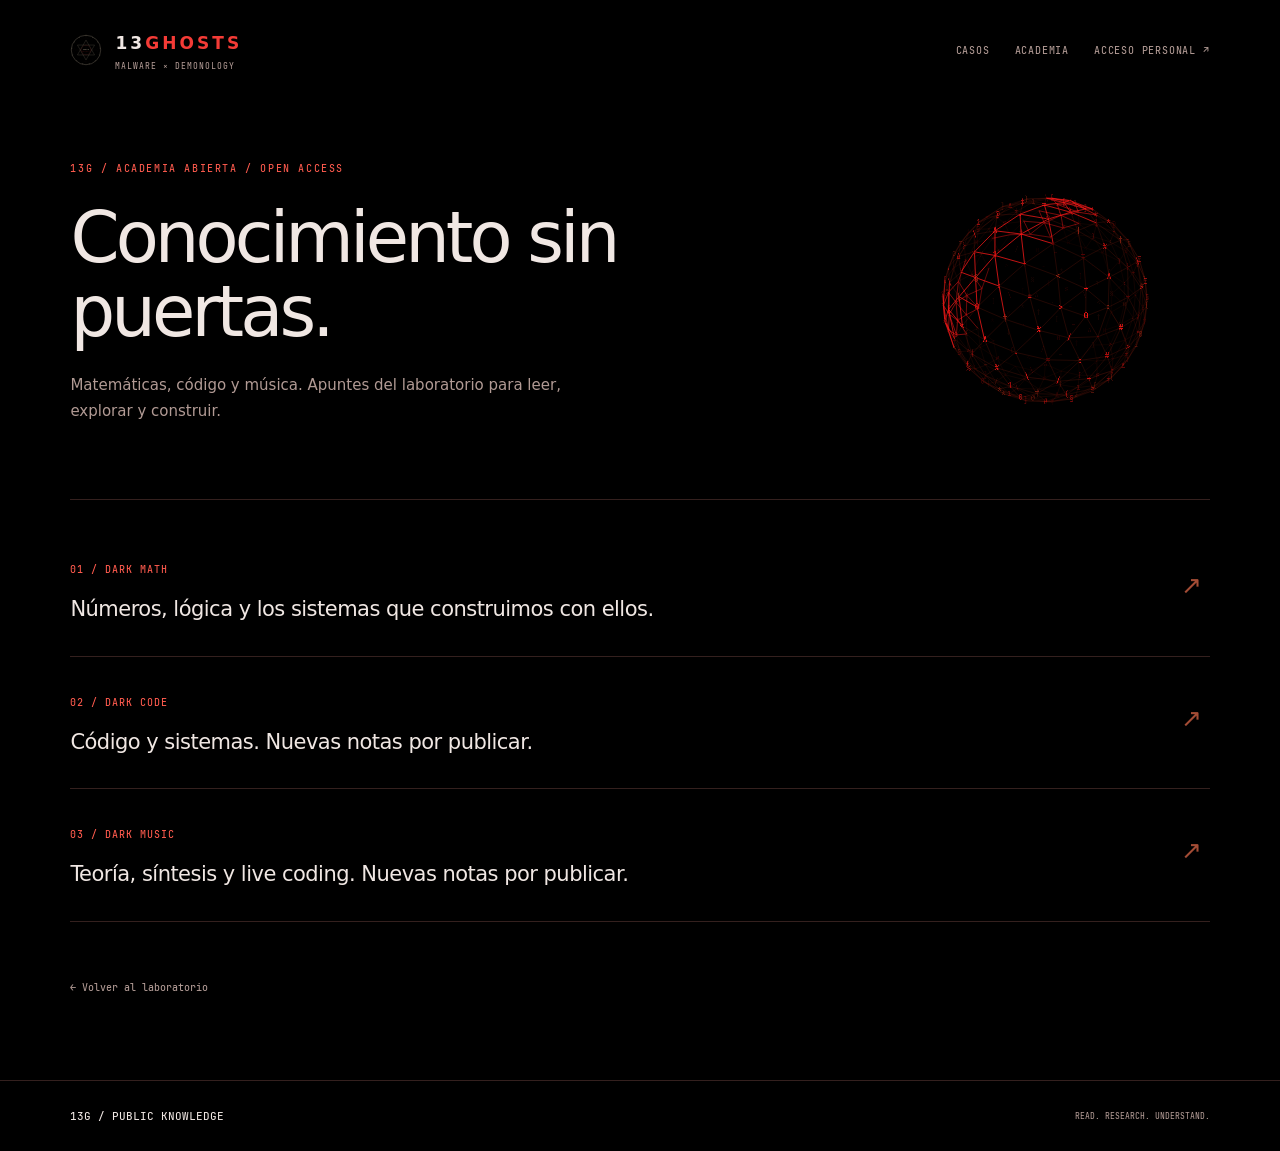
==== commit f1ec9475: "Improve ARIA and ARIS contrast and unify page favicons" ====
--- a/docs/academy/index.html
+++ b/docs/academy/index.html
@@ -1 +1,3 @@
-<!doctype html><html lang="es"><head><meta charset="utf-8"><meta name="viewport" content="width=device-width,initial-scale=1"><meta name="description" content="Matemáticas, código y música. Apuntes del laboratorio para leer, explorar y construir."><meta name="theme-color" content="#000000"><title>Academia abierta · 13Ghosts</title><link rel="icon" href="../assets/favicon.svg"><link rel="stylesheet" href="../assets/presence-v2/presence.css?v=1"><link rel="stylesheet" href="../assets/presence-v2/public.css?v=1"><script defer src="../assets/presence-v2/capsid.js?v=1"></script></head><body><header class="header"><a class="header-brand" href="../"><img class="brand-sigil" src="../assets/img/sigil-mark.svg" alt=""><div><div class="brand-name">13<span>GHOSTS</span></div><p class="header-tagline">MALWARE × DEMONOLOGY</p></div></a><nav class="header-nav" aria-label="Navegación"><a href="../dashboard/">CASOS</a><a href="../academy/">ACADEMIA</a><a href="../portal/">ACCESO PERSONAL ↗</a></nav></header><main class="content-area public-archive"><section class="archive-intro"><div><p class="hero-eyebrow">13G / ACADEMIA ABIERTA / OPEN ACCESS</p><h1>Conocimiento sin puertas.</h1><p>Matemáticas, código y música. Apuntes del laboratorio para leer, explorar y construir.</p></div><div class="archive-entity"><canvas class="capside-canvas" aria-hidden="true"></canvas></div></section><section class="archive-list" aria-label="Contenido"><a class="archive-entry" href="dark_math/"><span>01 / DARK MATH</span><h2>Números, lógica y los sistemas que construimos con ellos.</h2><b aria-hidden="true">↗</b></a><a class="archive-entry" href="dark_code/"><span>02 / DARK CODE</span><h2>Código y sistemas. Nuevas notas por publicar.</h2><b aria-hidden="true">↗</b></a><a class="archive-entry" href="dark_music/"><span>03 / DARK MUSIC</span><h2>Teoría, síntesis y live coding. Nuevas notas por publicar.</h2><b aria-hidden="true">↗</b></a></section><a class="archive-return" href="../">← Volver al laboratorio</a></main><footer><span class="footer-brand">13G / PUBLIC KNOWLEDGE</span><p class="footer-copy">READ. RESEARCH. UNDERSTAND.</p></footer></body></html>+<!doctype html><html lang="es"><head>
+<link rel="icon" type="image/svg+xml" href="../assets/favicon.svg?v=20261019"><link rel="icon" type="image/png" sizes="32x32" href="../assets/favicon-32.png?v=20261019"><link rel="apple-touch-icon" sizes="180x180" href="../assets/apple-touch-icon.png?v=20261019">
+<meta charset="utf-8"><meta name="viewport" content="width=device-width,initial-scale=1"><meta name="description" content="Matemáticas, código y música. Apuntes del laboratorio para leer, explorar y construir."><meta name="theme-color" content="#000000"><title>Academia abierta · 13Ghosts</title><link rel="stylesheet" href="../assets/presence-v2/presence.css?v=1"><link rel="stylesheet" href="../assets/presence-v2/public.css?v=1"><script defer src="../assets/presence-v2/capsid.js?v=1"></script></head><body><header class="header"><a class="header-brand" href="../"><img class="brand-sigil" src="../assets/img/sigil-mark.svg" alt=""><div><div class="brand-name">13<span>GHOSTS</span></div><p class="header-tagline">MALWARE × DEMONOLOGY</p></div></a><nav class="header-nav" aria-label="Navegación"><a href="../dashboard/">CASOS</a><a href="../academy/">ACADEMIA</a><a href="../portal/">ACCESO PERSONAL ↗</a></nav></header><main class="content-area public-archive"><section class="archive-intro"><div><p class="hero-eyebrow">13G / ACADEMIA ABIERTA / OPEN ACCESS</p><h1>Conocimiento sin puertas.</h1><p>Matemáticas, código y música. Apuntes del laboratorio para leer, explorar y construir.</p></div><div class="archive-entity"><canvas class="capside-canvas" aria-hidden="true"></canvas></div></section><section class="archive-list" aria-label="Contenido"><a class="archive-entry" href="dark_math/"><span>01 / DARK MATH</span><h2>Números, lógica y los sistemas que construimos con ellos.</h2><b aria-hidden="true">↗</b></a><a class="archive-entry" href="dark_code/"><span>02 / DARK CODE</span><h2>Código y sistemas. Nuevas notas por publicar.</h2><b aria-hidden="true">↗</b></a><a class="archive-entry" href="dark_music/"><span>03 / DARK MUSIC</span><h2>Teoría, síntesis y live coding. Nuevas notas por publicar.</h2><b aria-hidden="true">↗</b></a></section><a class="archive-return" href="../">← Volver al laboratorio</a></main><footer><span class="footer-brand">13G / PUBLIC KNOWLEDGE</span><p class="footer-copy">READ. RESEARCH. UNDERSTAND.</p></footer></body></html>
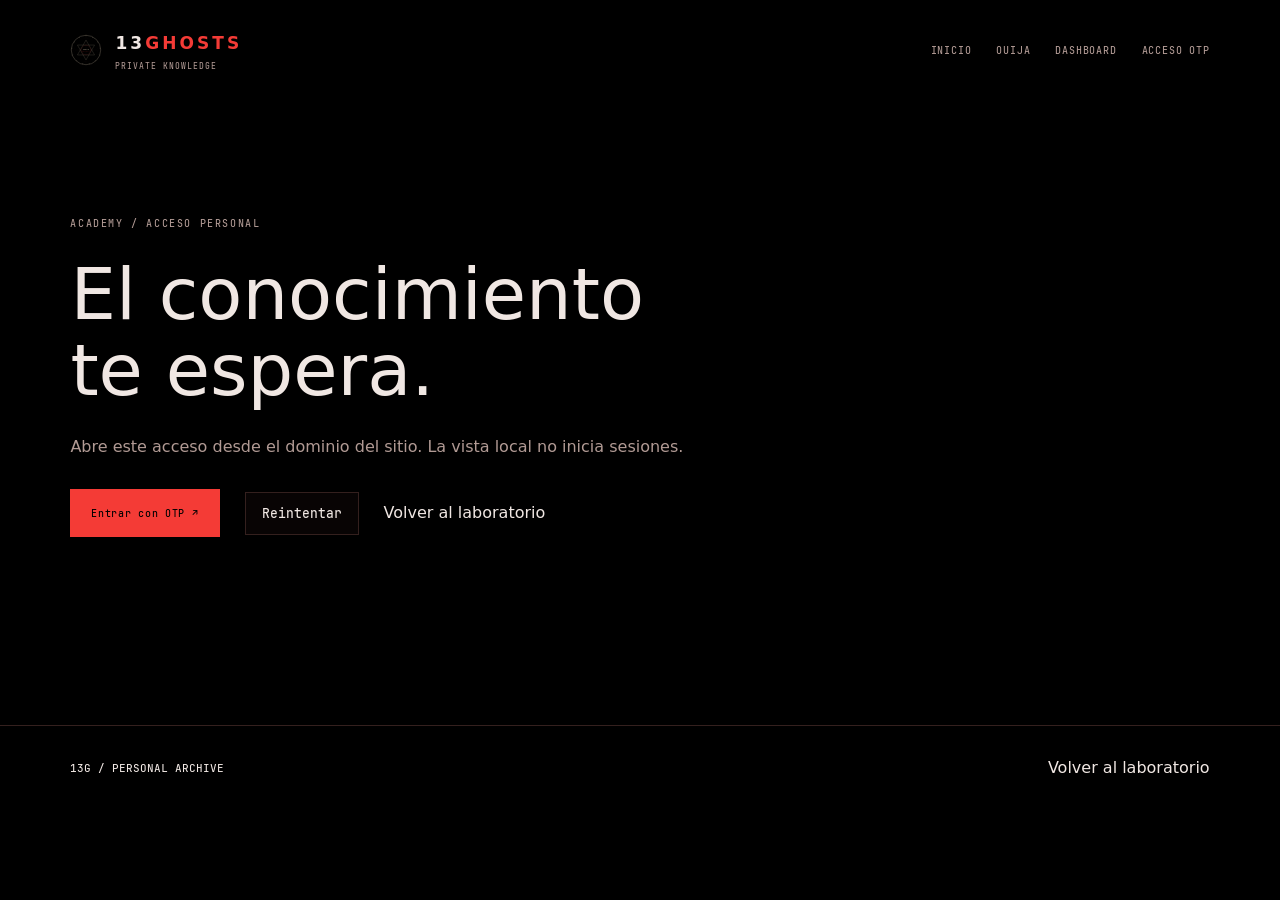
==== commit 251c9516: "Enlarge living entity and introduce private Academy and dashboard flows" ====
--- a/docs/academy/index.html
+++ b/docs/academy/index.html
@@ -1,3 +1 @@
-<!doctype html><html lang="es"><head>
-<link rel="icon" type="image/svg+xml" href="../assets/favicon.svg?v=20261019"><link rel="icon" type="image/png" sizes="32x32" href="../assets/favicon-32.png?v=20261019"><link rel="apple-touch-icon" sizes="180x180" href="../assets/apple-touch-icon.png?v=20261019">
-<meta charset="utf-8"><meta name="viewport" content="width=device-width,initial-scale=1"><meta name="description" content="Matemáticas, código y música. Apuntes del laboratorio para leer, explorar y construir."><meta name="theme-color" content="#000000"><title>Academia abierta · 13Ghosts</title><link rel="stylesheet" href="../assets/presence-v2/presence.css?v=1"><link rel="stylesheet" href="../assets/presence-v2/public.css?v=1"><script defer src="../assets/presence-v2/capsid.js?v=1"></script></head><body><header class="header"><a class="header-brand" href="../"><img class="brand-sigil" src="../assets/img/sigil-mark.svg" alt=""><div><div class="brand-name">13<span>GHOSTS</span></div><p class="header-tagline">MALWARE × DEMONOLOGY</p></div></a><nav class="header-nav" aria-label="Navegación"><a href="../dashboard/">CASOS</a><a href="../academy/">ACADEMIA</a><a href="../portal/">ACCESO PERSONAL ↗</a></nav></header><main class="content-area public-archive"><section class="archive-intro"><div><p class="hero-eyebrow">13G / ACADEMIA ABIERTA / OPEN ACCESS</p><h1>Conocimiento sin puertas.</h1><p>Matemáticas, código y música. Apuntes del laboratorio para leer, explorar y construir.</p></div><div class="archive-entity"><canvas class="capside-canvas" aria-hidden="true"></canvas></div></section><section class="archive-list" aria-label="Contenido"><a class="archive-entry" href="dark_math/"><span>01 / DARK MATH</span><h2>Números, lógica y los sistemas que construimos con ellos.</h2><b aria-hidden="true">↗</b></a><a class="archive-entry" href="dark_code/"><span>02 / DARK CODE</span><h2>Código y sistemas. Nuevas notas por publicar.</h2><b aria-hidden="true">↗</b></a><a class="archive-entry" href="dark_music/"><span>03 / DARK MUSIC</span><h2>Teoría, síntesis y live coding. Nuevas notas por publicar.</h2><b aria-hidden="true">↗</b></a></section><a class="archive-return" href="../">← Volver al laboratorio</a></main><footer><span class="footer-brand">13G / PUBLIC KNOWLEDGE</span><p class="footer-copy">READ. RESEARCH. UNDERSTAND.</p></footer></body></html>+<!doctype html><html lang="es"><head><meta charset="utf-8"><meta name="viewport" content="width=device-width,initial-scale=1"><meta name="robots" content="noindex,nofollow"><meta name="theme-color" content="#000000"><title>Academy privada · 13ghosts</title><link rel="icon" type="image/svg+xml" href="../assets/favicon.svg"><link rel="icon" type="image/png" sizes="32x32" href="../assets/favicon-32.png"><link rel="apple-touch-icon" href="../assets/apple-touch-icon.png"><link rel="stylesheet" href="../assets/presence-v2/presence.css?v=1"><link rel="stylesheet" href="../assets/academy-reader/reader.css?v=1"><script defer src="../assets/academy-reader/config.js?v=1"></script><script defer src="../assets/observatory-v03/session.js"></script><script defer src="../assets/academy-reader/reader.js?v=1"></script></head><body><header class="header"><a class="header-brand" href="../"><img class="brand-sigil" src="../assets/img/sigil-mark.svg" alt=""><div><div class="brand-name">13<span>GHOSTS</span></div><p class="header-tagline">PRIVATE KNOWLEDGE</p></div></a><nav class="header-nav" aria-label="Navegación"><a href="../">INICIO</a><a href="../ouija/">OUIJA</a><a href="../dashboard/">DASHBOARD</a><a href="../portal/">ACCESO OTP</a></nav></header><main class="content-area academy-main"><section id="academy-gate" class="academy-gate"><p class="hero-eyebrow">ACADEMY / ACCESO PERSONAL</p><h1>El conocimiento<br>te espera.</h1><p id="academy-status" role="status">Verificando tu sesión…</p><div class="academy-actions"><a id="academy-login" class="btn-primary" href="../portal/?next=academy/">Entrar con OTP ↗</a><button type="button" id="academy-retry">Reintentar</button><a href="../">Volver al laboratorio</a></div><noscript>Activa JavaScript para verificar tu sesión. Las lecciones privadas no están incluidas en este archivo.</noscript></section><section id="academy-shell" hidden><header class="academy-intro"><p class="hero-eyebrow">13G / ACADEMY / ARCHIVO PRIVADO</p><h1>Lee. Investiga.<br>Construye.</h1><p>Lecciones y notas del laboratorio. El índice y el contenido proceden de la fuente privada, no de archivos públicos.</p></header><div class="academy-tools"><label for="academy-subject">Disciplina<select id="academy-subject"><option value="">Todas</option><option value="math">Matemáticas</option><option value="code">Código</option><option value="music">Música</option><option value="cyber">Ciberseguridad</option></select></label><button type="button" id="academy-logout">Cerrar sesión</button></div><p id="academy-notice" role="status"></p><div class="academy-layout"><aside aria-label="Índice privado"><nav id="academy-list" class="academy-list" aria-label="Contenido disponible"></nav><button id="academy-more" type="button" hidden>Más contenido</button></aside><article id="academy-article" class="academy-article" tabindex="-1" aria-label="Lector de contenido"></article></div></section></main><footer><span class="footer-brand">13G / PERSONAL ARCHIVE</span><a href="../">Volver al laboratorio</a></footer></body></html>
--- a/docs/assets/academy-reader/reader.css
+++ b/docs/assets/academy-reader/reader.css
@@ -0,0 +1 @@
+[hidden]{display:none!important}.academy-main{padding-block:50px 80px}.academy-gate{max-width:650px;padding:65px 0;min-height:55vh}.academy-gate h1,.academy-intro h1{font-size:clamp(36px,7vw,72px);line-height:1.05;font-weight:400;margin:15px 0 25px}.academy-gate p,.academy-intro p{color:var(--muted);max-width:65ch}.academy-actions{display:flex;align-items:center;gap:25px;flex-wrap:wrap;margin:28px 0}.academy-main button,.academy-main select{background:#080404;color:var(--text);border:1px solid var(--line);font:13px GhostMono,monospace;padding:12px 16px;cursor:pointer}.academy-main button:focus-visible,.academy-main select:focus-visible{outline:2px solid var(--red);outline-offset:4px}.academy-tools{display:flex;justify-content:space-between;gap:25px;align-items:center;flex-wrap:wrap;margin:35px 0}.academy-tools label{font:12px GhostMono,monospace}.academy-tools select{margin-left:15px}.academy-layout{display:grid;grid-template-columns:minmax(220px,310px) minmax(0,1fr);gap:55px;margin-top:35px}.academy-list{display:grid;align-content:start;gap:0}.academy-main .lesson-entry{background:#000b;text-align:left;border:0;border-bottom:1px solid var(--line);padding:22px 12px;white-space:normal}.lesson-entry strong{display:block;color:var(--bone);font-size:15px;line-height:1.5}.lesson-entry span{display:block;color:var(--muted);font:12px/1.7 system-ui;margin-top:10px}.academy-article{min-width:0;max-width:80ch}.academy-article h1{font-size:clamp(30px,4vw,48px);font-weight:400;line-height:1.15;margin-top:0}.academy-article h2{font-size:26px;margin:40px 0 18px}.academy-article h3{font-size:21px;margin:30px 0 15px}.academy-article .lesson-text{white-space:pre-wrap;overflow-wrap:anywhere;line-height:1.9}.lesson-summary{color:var(--muted);font-size:18px}.academy-article pre{background:#080404;border-left:2px solid var(--red);padding:22px;overflow-x:auto;font:13px/1.8 GhostMono,monospace;tab-size:4}.academy-article figure{margin:35px 0}.academy-article img{display:block;max-width:100%;height:auto}.academy-article figcaption{font-size:12px;color:var(--muted);margin-top:12px}.academy-article a{text-decoration:underline;text-underline-offset:5px}.lesson-svg{display:block;width:100%;height:auto;max-width:600px;margin:30px auto;overflow:visible}.lesson-orbit{transform-origin:200px 90px;animation:lesson-orbit var(--lesson-duration) linear infinite}.lesson-pulse{transform-origin:200px 90px;animation:lesson-pulse var(--lesson-duration) ease-in-out infinite}.lesson-wave{stroke-dasharray:12 8;animation:lesson-wave var(--lesson-duration) linear infinite}@keyframes lesson-orbit{from{transform:rotate(0) translateX(120px)}to{transform:rotate(360deg) translateX(120px)}}@keyframes lesson-pulse{50%{transform:scale(1.5);opacity:.3}}@keyframes lesson-wave{to{stroke-dashoffset:-100}}@media(max-width:760px){.academy-layout{grid-template-columns:1fr;gap:35px}.academy-tools{align-items:flex-start}.academy-tools label{display:grid;gap:12px}.academy-tools select{margin:0}.academy-main{padding-top:25px}}@media(prefers-reduced-motion:reduce){.lesson-orbit,.lesson-pulse,.lesson-wave{animation:none}}
